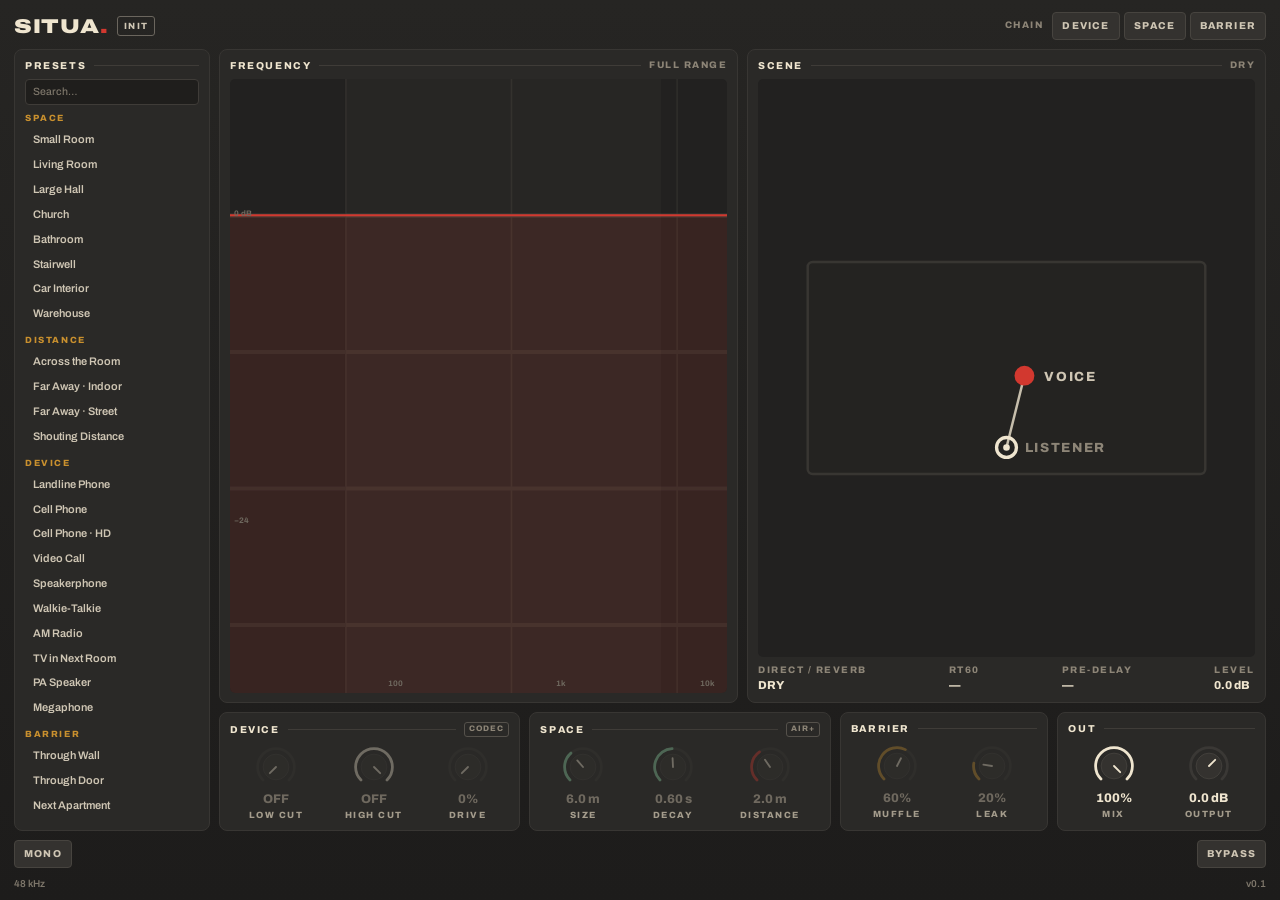
==== juce/ui/index.html @ 10fbda7a "Situa 0.1.0: primeira versão pública Plugin AAX, VST3 e AU que coloca o diálogo num lugar: aparelho " ====
<!doctype html>
<html lang="en">
<head>
  <meta charset="utf-8">
  <title>Situa</title>
  <link rel="stylesheet" href="style.css">
</head>
<body>
<header class="topo">
  <div class="marca">SITUA<span>.</span></div>
  <span id="selo" class="selo">INIT</span>
  <span class="espaco"></span>
  <span class="rot">CHAIN</span>
  <div class="grupo" id="cadeia">
    <button class="tecla" data-m="device">DEVICE</button>
    <button class="tecla" data-m="space">SPACE</button>
    <button class="tecla" data-m="barrier">BARRIER</button>
  </div>
</header>

<main class="grade">
  <section class="painel">
    <div class="tit"><h3>PRESETS</h3></div>
    <input class="busca" id="busca" type="search" placeholder="Search…" spellcheck="false">
    <div class="lista" id="lista"></div>
  </section>

  <div class="coluna">
    <div class="linha" style="grid-template-columns: minmax(0,1fr) minmax(0,1fr); flex: 1;">
      <section class="painel">
        <div class="tit"><h3>FREQUENCY</h3><span class="rot" id="banda">—</span></div>
        <div class="grafico"><svg id="curva" viewBox="0 0 300 150" preserveAspectRatio="none"></svg><span class="eixo" style="left:33.3%">100</span><span class="eixo" style="left:66.6%">1k</span><span class="eixo" style="left:96%">10k</span><span class="eixo db" style="top:22%">0 dB</span><span class="eixo db" style="top:72%">−24</span></div>
      </section>
      <section class="painel">
        <div class="tit"><h3>SCENE</h3><span class="rot" id="lugar">—</span></div>
        <div class="grafico"><svg id="cena" viewBox="0 0 300 150"></svg></div>
        <div class="leituras">
          <div><span class="rot">DIRECT / REVERB</span><b class="tab" id="nDr">—</b></div>
          <div><span class="rot">RT60</span><b class="tab" id="nRt">—</b></div>
          <div><span class="rot">PRE-DELAY</span><b class="tab" id="nPd">—</b></div>
          <div><span class="rot">LEVEL</span><b class="tab" id="nNivel">—</b></div>
        </div>
      </section>
    </div>
    <div class="linha" style="grid-template-columns: minmax(0,1.3fr) minmax(0,1.3fr) minmax(0,.9fr) minmax(0,.9fr);">
      <section class="painel">
        <div class="tit"><h3>DEVICE</h3><button class="chip" id="codec">CODEC</button></div>
        <div class="knobs">
          <div class="knob" data-param="lowCut" data-cor="#efe5cf"><svg></svg><span class="v tab"></span><span class="n">LOW CUT</span></div>
          <div class="knob" data-param="highCut" data-cor="#efe5cf"><svg></svg><span class="v tab"></span><span class="n">HIGH CUT</span></div>
          <div class="knob" data-param="drive" data-cor="#d2382f"><svg></svg><span class="v tab"></span><span class="n">DRIVE</span></div>
        </div>
      </section>
      <section class="painel">
        <div class="tit"><h3>SPACE</h3><button class="chip" id="airPlus">AIR+</button></div>
        <div class="knobs">
          <div class="knob" data-param="size" data-cor="#8fd9a8"><svg></svg><span class="v tab"></span><span class="n">SIZE</span></div>
          <div class="knob" data-param="decay" data-cor="#8fd9a8"><svg></svg><span class="v tab"></span><span class="n">DECAY</span></div>
          <div class="knob" data-param="distance" data-cor="#d2382f"><svg></svg><span class="v tab"></span><span class="n">DISTANCE</span></div>
        </div>
      </section>
      <section class="painel">
        <div class="tit"><h3>BARRIER</h3></div>
        <div class="knobs">
          <div class="knob" data-param="muffle" data-cor="#c9902e"><svg></svg><span class="v tab"></span><span class="n">MUFFLE</span></div>
          <div class="knob" data-param="leak" data-cor="#c9902e"><svg></svg><span class="v tab"></span><span class="n">LEAK</span></div>
        </div>
      </section>
      <section class="painel">
        <div class="tit"><h3>OUT</h3></div>
        <div class="knobs">
          <div class="knob" data-param="mix" data-cor="#efe5cf"><svg></svg><span class="v tab"></span><span class="n">MIX</span></div>
          <div class="knob" data-param="output" data-cor="#efe5cf"><svg></svg><span class="v tab"></span><span class="n">OUTPUT</span></div>
        </div>
      </section>
    </div>
  </div>
</main>

<footer class="pe">
  <button class="tecla" id="mono">MONO</button>
  <span class="espaco"></span>
  <button class="tecla" id="bypass">BYPASS</button>
</footer>
<div class="rodape"><span id="status"></span><span>v0.1</span></div>

  <script>
    // relata erros e o carregamento ao plugin (conferência dos testes, SITUA_TESTE_JANELA)
    window.__situaErros = [];
    window.addEventListener("error", (e) => window.__situaErros.push(String(e.message) + " @" + e.lineno));
    window.addEventListener("unhandledrejection", (e) => window.__situaErros.push("promessa: " + String(e.reason)));
  </script>
  <script src="juce.js"></script>
  <script src="app.js"></script>
</body>
</html>
---- juce/ui/style.css ----
@font-face { font-family: "Archivo"; src: url("fonts/archivo.woff2") format("woff2"); font-weight: 100 900; font-stretch: 62% 125%; }
:root {
  --papel: #efe5cf; --verm: #d2382f; --apagado: #a49c8c; --ok-claro: #8fd9a8; --ambar: #c9902e;
  --fundo: #1d1c1b; --cinza: #3a3835; --painel: #2a2927; --borda: #383633; color-scheme: dark;
}
* { box-sizing: border-box; margin: 0; padding: 0; }
html, body { height: 100%; overflow: hidden; }
body {
  background: linear-gradient(#262523, #1d1c1b); color: var(--papel);
  font: 500 12px/1.35 "Archivo", -apple-system, "Segoe UI", sans-serif;
  padding: 12px 14px 10px; display: flex; flex-direction: column; gap: 9px;
  -webkit-user-select: none; user-select: none; cursor: default;
}
button { font: inherit; color: inherit; background: none; border: none; cursor: pointer; }
.espaco { flex: 1; }
.tab { font-variant-numeric: tabular-nums; }
.rot { font-size: 9.5px; font-weight: 800; letter-spacing: 1.5px; color: #8d8577; white-space: nowrap; }

.topo { display: flex; align-items: center; gap: 9px; }
.marca { font-size: 20px; font-weight: 900; font-stretch: 125%; letter-spacing: .5px; line-height: 1; }
.marca span { color: var(--verm); }
.selo { font-size: 9px; font-weight: 800; letter-spacing: 1.3px; border: 1.5px solid #6b665e; color: #cfc6b4; padding: 3px 6px; border-radius: 3px; }
.selo.aviso { border-color: var(--ambar); color: var(--ambar); }

.grupo { display: flex; gap: 4px; }
.tecla { font-size: 10px; font-weight: 800; letter-spacing: 1.2px; color: #cfc6b4; background: #34322f; border: 1px solid #47443f; border-radius: 4px; padding: 6px 9px; display: inline-flex; align-items: center; gap: 6px; }
.tecla:hover { border-color: #6b665e; }
.tecla.ligada { color: var(--papel); border-color: var(--verm); }
.tecla.ligada::before { content: ""; width: 7px; height: 7px; border-radius: 50%; background: var(--verm); box-shadow: 0 0 6px var(--verm); }

.grade { flex: 1; min-height: 0; display: grid; grid-template-columns: 196px minmax(0, 1fr); gap: 9px; }
.coluna { display: flex; flex-direction: column; gap: 9px; min-height: 0; }
.linha { display: grid; gap: 9px; min-height: 0; }
.painel { background: var(--painel); border: 1px solid var(--borda); border-radius: 8px; padding: 9px 10px; display: flex; flex-direction: column; gap: 7px; min-height: 0; }
.tit { display: flex; align-items: center; gap: 8px; }
.tit h3 { font-size: 10px; font-weight: 800; letter-spacing: 1.6px; color: var(--papel); }
.tit::after { content: ""; flex: 1; height: 1px; background: #3f3c38; order: 1; }
.tit > :not(h3) { order: 2; }

/* lista de presets */
.busca { background: #1f1e1c; border: 1px solid #3f3c38; border-radius: 4px; padding: 5px 7px; color: var(--papel); font: inherit; font-size: 10.5px; outline: none; -webkit-user-select: text; user-select: text; }
.busca::placeholder { color: #7d766a; }
.busca:focus { border-color: #6b665e; }
.lista { flex: 1; overflow-y: auto; margin: 0 -4px; padding: 0 4px; scrollbar-width: thin; scrollbar-color: #47443f transparent; }
.cat { font-size: 9px; font-weight: 800; letter-spacing: 1.6px; color: var(--ambar); margin: 8px 0 3px; }
.cat:first-child { margin-top: 0; }
.preset { display: flex; width: 100%; text-align: left; font-size: 11px; font-weight: 600; color: #cfc6b4; padding: 4px 7px; border-radius: 4px; border: 1px solid transparent; }
.preset:hover { background: #33312e; }
.preset.ativo { color: var(--papel); background: #34322f; border-color: var(--verm); }

.grafico { position: relative; flex: 1; min-height: 0; background: #222120; border-radius: 5px; overflow: hidden; }
.grafico svg { position: absolute; inset: 0; width: 100%; height: 100%; }
.eixo { position: absolute; bottom: 3px; font-size: 8px; font-weight: 700; color: #6f695f; transform: translateX(-50%); pointer-events: none; }
.eixo.db { left: 4px; bottom: auto; transform: translateY(-50%); }
.leituras { display: flex; justify-content: space-between; gap: 8px; }
.leituras div { display: flex; flex-direction: column; gap: 1px; }
.leituras b { font-size: 11.5px; font-weight: 800; }

.knobs { display: flex; gap: 4px; justify-content: space-around; align-items: flex-start; }
.knob { display: flex; flex-direction: column; align-items: center; gap: 1px; }
.knob svg { display: block; cursor: ns-resize; touch-action: none; }
.knob .v { font-size: 12.5px; font-weight: 800; color: var(--papel); }
.knob .n { white-space: nowrap; font-size: 9px; font-weight: 800; letter-spacing: 1.5px; color: var(--apagado); }
.knob.inativo svg { opacity: .35; }
.knob.inativo .v { color: #6f695f; }
.chip { font-size: 8px; font-weight: 800; letter-spacing: 1px; color: #8d8577; border: 1px solid #55514b; border-radius: 3px; padding: 1px 4px; }
.chip.ligada { color: var(--ambar); border-color: var(--ambar); }

.pe { display: flex; gap: 6px; align-items: center; }
.rodape { display: flex; justify-content: space-between; gap: 12px; font-size: 10px; color: #7d766a; font-weight: 600; }
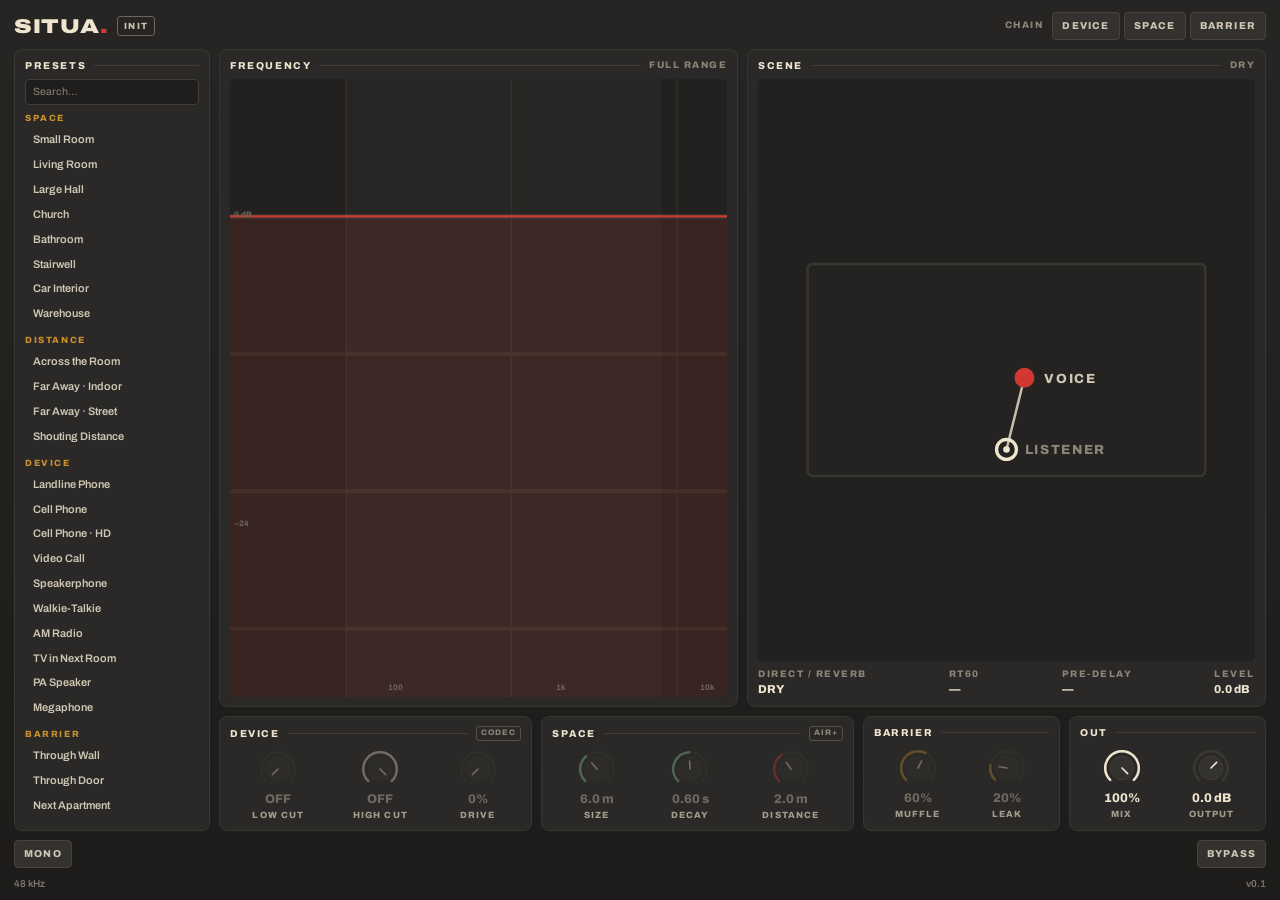
==== commit 8243a887: "Janela: knobs cabem no painel DEVICE (DRIVE saía cortado) Co-Authored-By: Claude Opus 5.5 <noreply@a" ====
--- a/juce/ui/index.html
+++ b/juce/ui/index.html
@@ -42,7 +42,7 @@
         </div>
       </section>
     </div>
-    <div class="linha" style="grid-template-columns: minmax(0,1.3fr) minmax(0,1.3fr) minmax(0,.9fr) minmax(0,.9fr);">
+    <div class="linha" style="grid-template-columns: minmax(0,1.35fr) minmax(0,1.35fr) minmax(0,.85fr) minmax(0,.85fr);">
       <section class="painel">
         <div class="tit"><h3>DEVICE</h3><button class="chip" id="codec">CODEC</button></div>
         <div class="knobs">
--- a/juce/ui/style.css
+++ b/juce/ui/style.css
@@ -60,7 +60,7 @@
 .knob { display: flex; flex-direction: column; align-items: center; gap: 1px; }
 .knob svg { display: block; cursor: ns-resize; touch-action: none; }
 .knob .v { font-size: 12.5px; font-weight: 800; color: var(--papel); }
-.knob .n { white-space: nowrap; font-size: 9px; font-weight: 800; letter-spacing: 1.5px; color: var(--apagado); }
+.knob .n { white-space: nowrap; font-size: 9px; font-weight: 800; letter-spacing: 1.1px; color: var(--apagado); }
 .knob.inativo svg { opacity: .35; }
 .knob.inativo .v { color: #6f695f; }
 .chip { font-size: 8px; font-weight: 800; letter-spacing: 1px; color: #8d8577; border: 1px solid #55514b; border-radius: 3px; padding: 1px 4px; }
